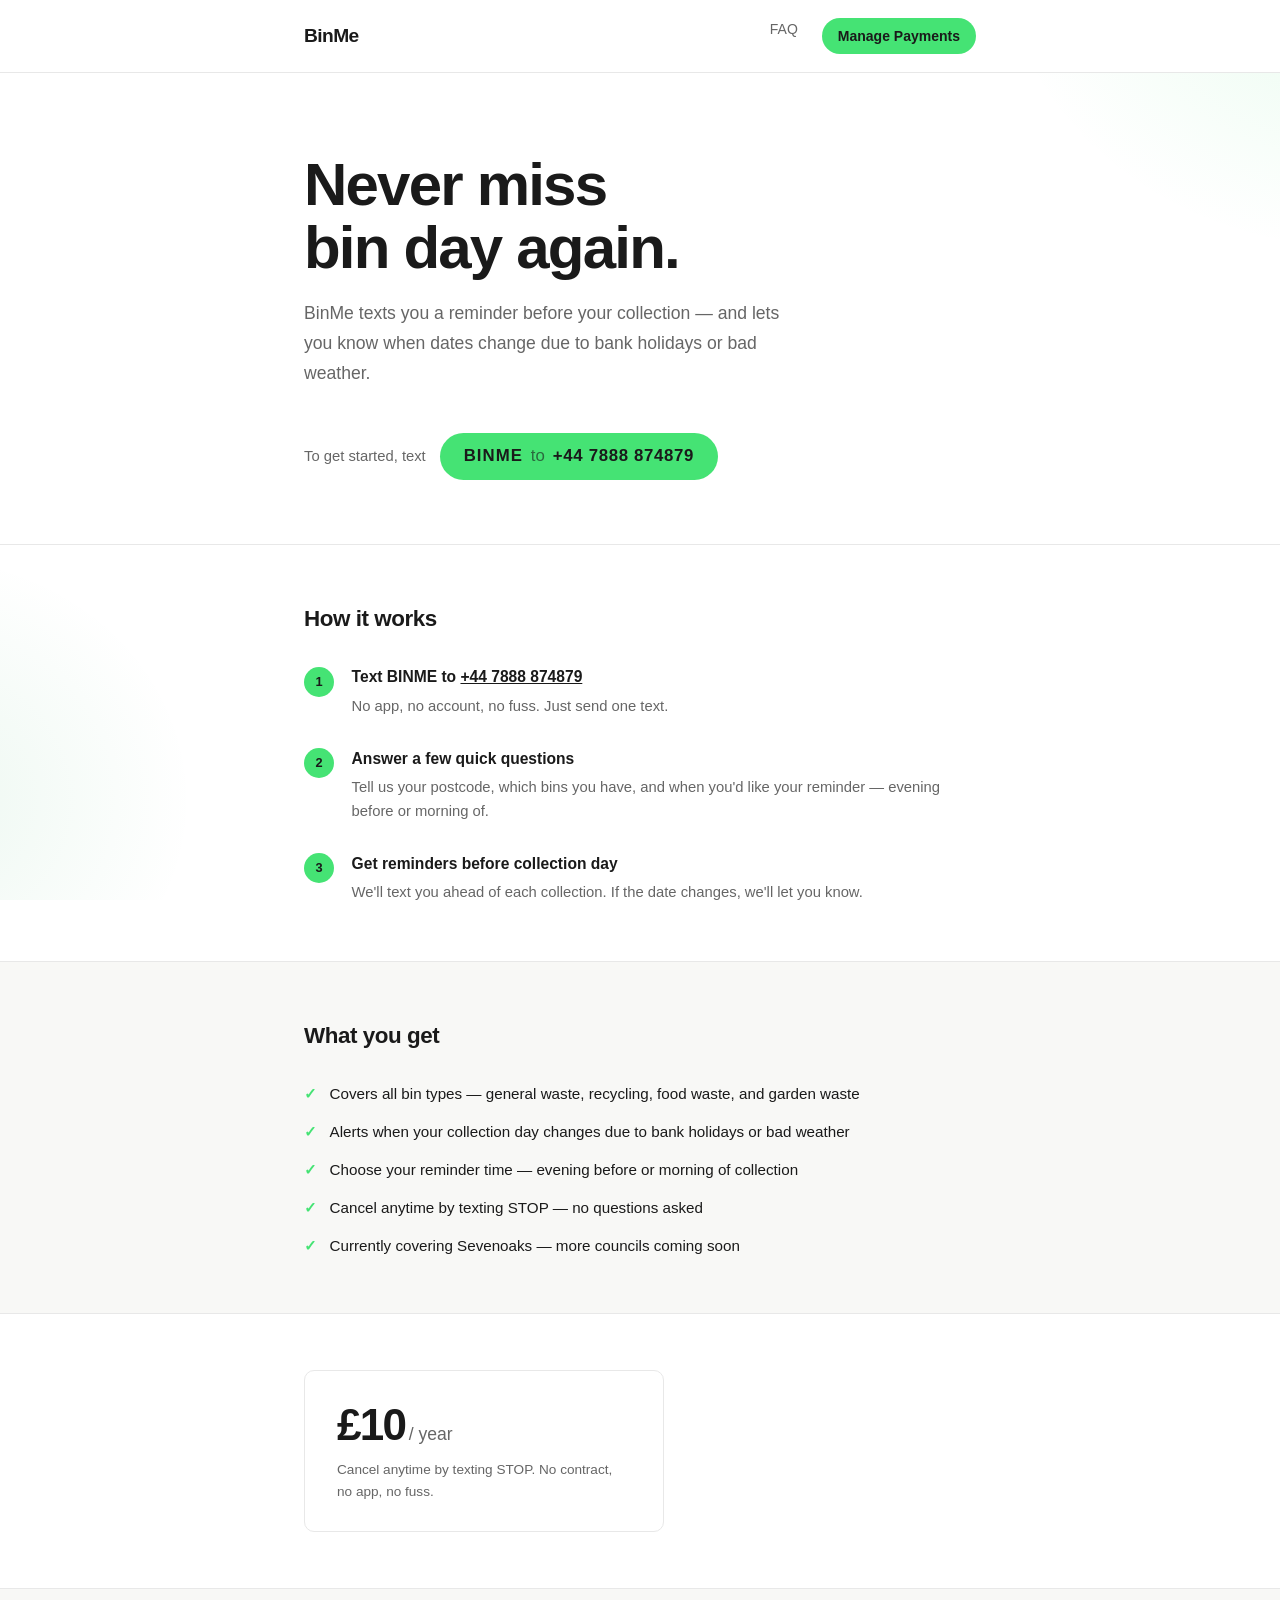
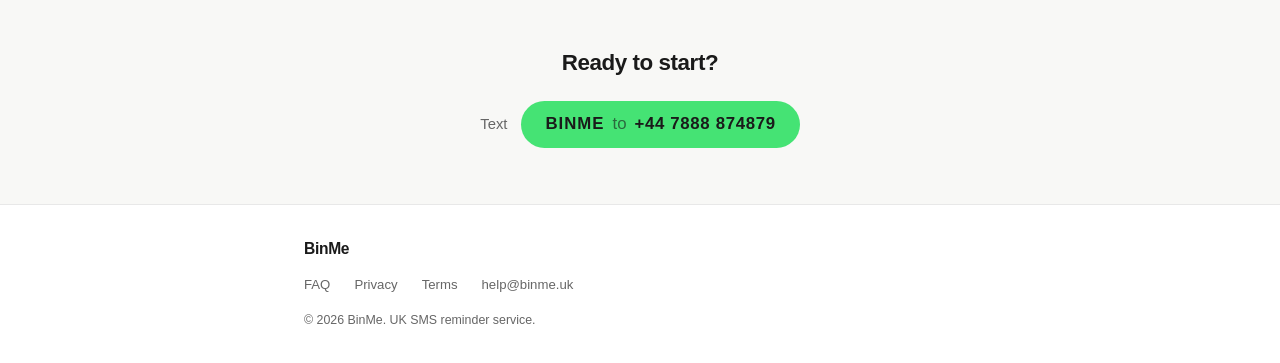
==== index.html @ a92691cb "binme to BINME" ====
<!DOCTYPE html>
<html lang="en">
<head>
    <meta charset="UTF-8">
    <meta name="viewport" content="width=device-width, initial-scale=1.0">
    <title>BinMe — SMS Bin Collection Reminders</title>
    <meta name="description" content="Never miss bin day again. BinMe sends you an SMS reminder before your collection — and alerts you when dates change. Text BINME to get started.">
    <link rel="icon" type="image/png" href="/favicon.png">
    <link rel="stylesheet" href="/style.css">
</head>
<body>

    <nav class="nav">
        <div class="container">
            <a class="nav-logo" href="/">BinMe</a>
            <div class="nav-links">
                <a href="faq.html">FAQ</a>
                <a class="nav-btn" href="billing.html">Manage Payments</a>
            </div>
        </div>
    </nav>

    <main>

        <section class="hero">
            <div class="container">
                <h1>Never miss<br>bin day again.</h1>
                <p class="hero-sub">BinMe texts you a reminder before your collection — and lets you know when dates change due to bank holidays or bad weather.</p>
                <div class="cta-block">
                    <p class="cta-label">To get started, text</p>
                    <div class="cta-pill">
                        <span class="cta-word">BINME</span>
                        <span class="cta-to">to</span>
                        <a class="cta-number" href="sms:+447888874879?body=BINME">+44 7888 874879</a>
                    </div>
                </div>
            </div>
        </section>

        <section class="how">
            <div class="container">
                <h2>How it works</h2>
                <ol class="steps">
                    <li>
                        <span class="step-num">1</span>
                        <div>
                            <strong>Text BINME to <a href="sms:+447888874879?body=BINME">+44 7888 874879</a></strong>
                            <p>No app, no account, no fuss. Just send one text.</p>
                        </div>
                    </li>
                    <li>
                        <span class="step-num">2</span>
                        <div>
                            <strong>Answer a few quick questions</strong>
                            <p>Tell us your postcode, which bins you have, and when you'd like your reminder — evening before or morning of.</p>
                        </div>
                    </li>
                    <li>
                        <span class="step-num">3</span>
                        <div>
                            <strong>Get reminders before collection day</strong>
                            <p>We'll text you ahead of each collection. If the date changes, we'll let you know.</p>
                        </div>
                    </li>
                </ol>
            </div>
        </section>

        <section class="features">
            <div class="container">
                <h2>What you get</h2>
                <ul class="feature-list">
                    <li>Covers all bin types — general waste, recycling, food waste, and garden waste</li>
                    <li>Alerts when your collection day changes due to bank holidays or bad weather</li>
                    <li>Choose your reminder time — evening before or morning of collection</li>
                    <li>Cancel anytime by texting STOP — no questions asked</li>
                    <li>Currently covering Sevenoaks — more councils coming soon</li>
                </ul>
            </div>
        </section>

        <section class="pricing">
            <div class="container">
                <div class="pricing-card">
                    <div class="price">£10<span>&thinsp;/ year</span></div>
                    <p>Cancel anytime by texting STOP. No contract, no app, no fuss.</p>
                </div>
            </div>
        </section>

        <section class="cta-bottom">
            <div class="container">
                <h2>Ready to start?</h2>
                <div class="cta-block">
                    <p class="cta-label">Text</p>
                    <div class="cta-pill">
                        <span class="cta-word">BINME</span>
                        <span class="cta-to">to</span>
                        <a class="cta-number" href="sms:+447888874879?body=BINME">+44 7888 874879</a>
                    </div>
                </div>
            </div>
        </section>

    </main>

    <footer class="footer">
        <div class="container">
            <p class="footer-brand">BinMe</p>
            <nav class="footer-links">
                <a href="faq.html">FAQ</a>
                <a href="privacy.html">Privacy</a>
                <a href="terms.html">Terms</a>
                <a href="mailto:help@binme.uk">help@binme.uk</a>
            </nav>
            <p class="footer-small">&copy; 2026 BinMe. UK SMS reminder service.</p>
        </div>
    </footer>

</body>
</html>
---- style.css ----
:root {
    --accent: #45E374;
    --text: #1a1a1a;
    --muted: #666;
    --bg: #fff;
    --bg-alt: #f8f8f6;
    --border: #e8e8e8;
}

*, *::before, *::after {
    box-sizing: border-box;
    margin: 0;
    padding: 0;
}

body {
    font-family: -apple-system, BlinkMacSystemFont, 'Segoe UI', sans-serif;
    color: var(--text);
    background-color: var(--bg);
    background-image:
        radial-gradient(ellipse 560px 480px at calc(100% + 80px) -60px, rgba(69, 227, 116, 0.13) 0%, transparent 65%),
        radial-gradient(ellipse 420px 380px at -80px calc(100% - 100px), rgba(22, 163, 74, 0.08) 0%, transparent 65%);
    background-attachment: fixed;
    line-height: 1.6;
    font-size: 1rem;
}

a {
    color: inherit;
}

.container {
    max-width: 720px;
    margin: 0 auto;
    padding: 0 1.5rem;
}

/* Nav */
.nav {
    border-bottom: 1px solid var(--border);
    padding: 1.1rem 0;
    position: sticky;
    top: 0;
    background: var(--bg);
    z-index: 10;
}

.nav .container {
    display: flex;
    align-items: center;
    justify-content: space-between;
}

.nav-logo {
    font-size: 1.2rem;
    font-weight: 800;
    text-decoration: none;
    color: var(--text);
    letter-spacing: -0.03em;
}

.nav-links {
    display: flex;
    gap: 1.5rem;
}

.nav-links a {
    text-decoration: none;
    color: var(--muted);
    font-size: 0.875rem;
}

.nav-links a:hover {
    color: var(--text);
}

.nav-btn {
    background: var(--accent);
    color: var(--text) !important;
    padding: 0.45rem 1rem;
    border-radius: 100px;
    font-weight: 600;
}

/* Hero */
.hero {
    padding: 5rem 0 4rem;
}

.hero h1 {
    font-size: clamp(2.5rem, 7vw, 3.75rem);
    font-weight: 800;
    line-height: 1.05;
    letter-spacing: -0.03em;
    margin-bottom: 1.25rem;
}

.hero-sub {
    font-size: 1.1rem;
    color: var(--muted);
    max-width: 500px;
    margin-bottom: 2.75rem;
    line-height: 1.7;
}

/* CTA */
.cta-block {
    display: flex;
    align-items: center;
    gap: 0.875rem;
    flex-wrap: wrap;
}

.cta-label {
    color: var(--muted);
    font-size: 0.925rem;
}

.cta-pill {
    display: inline-flex;
    align-items: center;
    gap: 0.5rem;
    background: var(--accent);
    border-radius: 100px;
    padding: 0.65rem 1.5rem;
    font-size: 1.05rem;
    font-weight: 600;
    color: var(--text);
}

.cta-word {
    font-weight: 800;
    letter-spacing: 0.06em;
}

.cta-to {
    font-weight: 400;
    opacity: 0.6;
}

.cta-number {
    font-weight: 700;
    font-variant-numeric: tabular-nums;
    letter-spacing: 0.04em;
    text-decoration: none;
}

/* Sections */
section {
    padding: 3.5rem 0;
}

.hero + section,
section + section {
    border-top: 1px solid var(--border);
}

section h2 {
    font-size: 1.4rem;
    font-weight: 700;
    letter-spacing: -0.02em;
    margin-bottom: 1.75rem;
}

/* How it works */
.steps {
    list-style: none;
    display: flex;
    flex-direction: column;
    gap: 1.75rem;
}

.steps li {
    display: flex;
    gap: 1.1rem;
    align-items: flex-start;
}

.step-num {
    flex-shrink: 0;
    width: 1.875rem;
    height: 1.875rem;
    background: var(--accent);
    border-radius: 50%;
    display: flex;
    align-items: center;
    justify-content: center;
    font-weight: 800;
    font-size: 0.8rem;
    margin-top: 0.1rem;
}

.steps strong {
    display: block;
    font-size: 0.975rem;
    margin-bottom: 0.3rem;
}

.steps p {
    color: var(--muted);
    font-size: 0.925rem;
    line-height: 1.6;
}

/* Features */
.features {
    background: var(--bg-alt);
}

.feature-list {
    list-style: none;
    display: flex;
    flex-direction: column;
    gap: 0.9rem;
}

.feature-list li {
    padding-left: 1.6rem;
    position: relative;
    font-size: 0.95rem;
    line-height: 1.55;
}

.feature-list li::before {
    content: '\2713';
    position: absolute;
    left: 0;
    color: var(--accent);
    font-weight: 800;
}

/* Pricing */
.pricing-card {
    border: 1px solid var(--border);
    border-radius: 10px;
    padding: 2rem 2rem 1.75rem;
    max-width: 360px;
}

.price {
    font-size: 2.75rem;
    font-weight: 800;
    letter-spacing: -0.04em;
    margin-bottom: 0.75rem;
    line-height: 1;
}

.price span {
    font-size: 1.1rem;
    font-weight: 400;
    color: var(--muted);
    letter-spacing: 0;
}

.pricing-card p {
    color: var(--muted);
    font-size: 0.925rem;
    line-height: 1.6;
    margin-bottom: 0.4rem;
}

.pricing-card p:last-child {
    margin-bottom: 0;
    font-size: 0.85rem;
}

/* CTA bottom */
.cta-bottom {
    text-align: center;
    background: var(--bg-alt);
}

.cta-bottom h2 {
    margin-bottom: 1.25rem;
}

.cta-bottom .cta-block {
    justify-content: center;
}

/* Footer */
.footer {
    border-top: 1px solid var(--border);
    padding: 2rem 0;
}

.footer-brand {
    font-weight: 800;
    font-size: 0.975rem;
    letter-spacing: -0.02em;
    margin-bottom: 0.75rem;
}

.footer-links {
    display: flex;
    gap: 1.5rem;
    flex-wrap: wrap;
    margin-bottom: 1rem;
}

.footer-links a {
    text-decoration: none;
    color: var(--muted);
    font-size: 0.825rem;
}

.footer-links a:hover {
    color: var(--text);
}

.footer-small {
    color: var(--muted);
    font-size: 0.775rem;
}

/* Inner page header */
.page-header {
    padding: 3rem 0 2rem;
    border-bottom: 1px solid var(--border);
}

.page-header h1 {
    font-size: clamp(1.75rem, 4vw, 2.25rem);
    font-weight: 800;
    letter-spacing: -0.03em;
}

.page-meta {
    color: var(--muted);
    font-size: 0.85rem;
    margin-top: 0.5rem;
}

/* FAQ */
.faq-section {
    padding: 0 0 4rem;
}

.faq-list {
    border-top: 1px solid var(--border);
}

.faq-item {
    padding: 1.625rem 0;
    border-bottom: 1px solid var(--border);
}

.faq-item h3 {
    font-size: 0.975rem;
    font-weight: 600;
    margin-bottom: 0.5rem;
}

.faq-item p {
    color: var(--muted);
    font-size: 0.925rem;
    line-height: 1.65;
}

.faq-item a {
    text-underline-offset: 2px;
}

/* Privacy prose */
.prose-section {
    padding: 2rem 0 4rem;
}

.prose {
    max-width: 600px;
}

.prose h2 {
    font-size: 1.05rem;
    font-weight: 700;
    margin: 2rem 0 0.6rem;
    letter-spacing: -0.01em;
}

.prose h2:first-child {
    margin-top: 0;
}

.prose p {
    color: var(--muted);
    font-size: 0.925rem;
    line-height: 1.7;
    margin-bottom: 0.6rem;
}

.prose ul {
    padding-left: 1.25rem;
    margin: 0.4rem 0 0.6rem;
}

.prose ul li {
    color: var(--muted);
    font-size: 0.925rem;
    line-height: 1.65;
    margin-bottom: 0.2rem;
}

.prose a {
    text-decoration: underline;
    text-underline-offset: 2px;
}

@media (max-width: 480px) {
    .hero {
        padding: 3.5rem 0 3rem;
    }

    .cta-block {
        flex-direction: column;
        align-items: flex-start;
    }

    .cta-bottom .cta-block {
        align-items: center;
    }
}
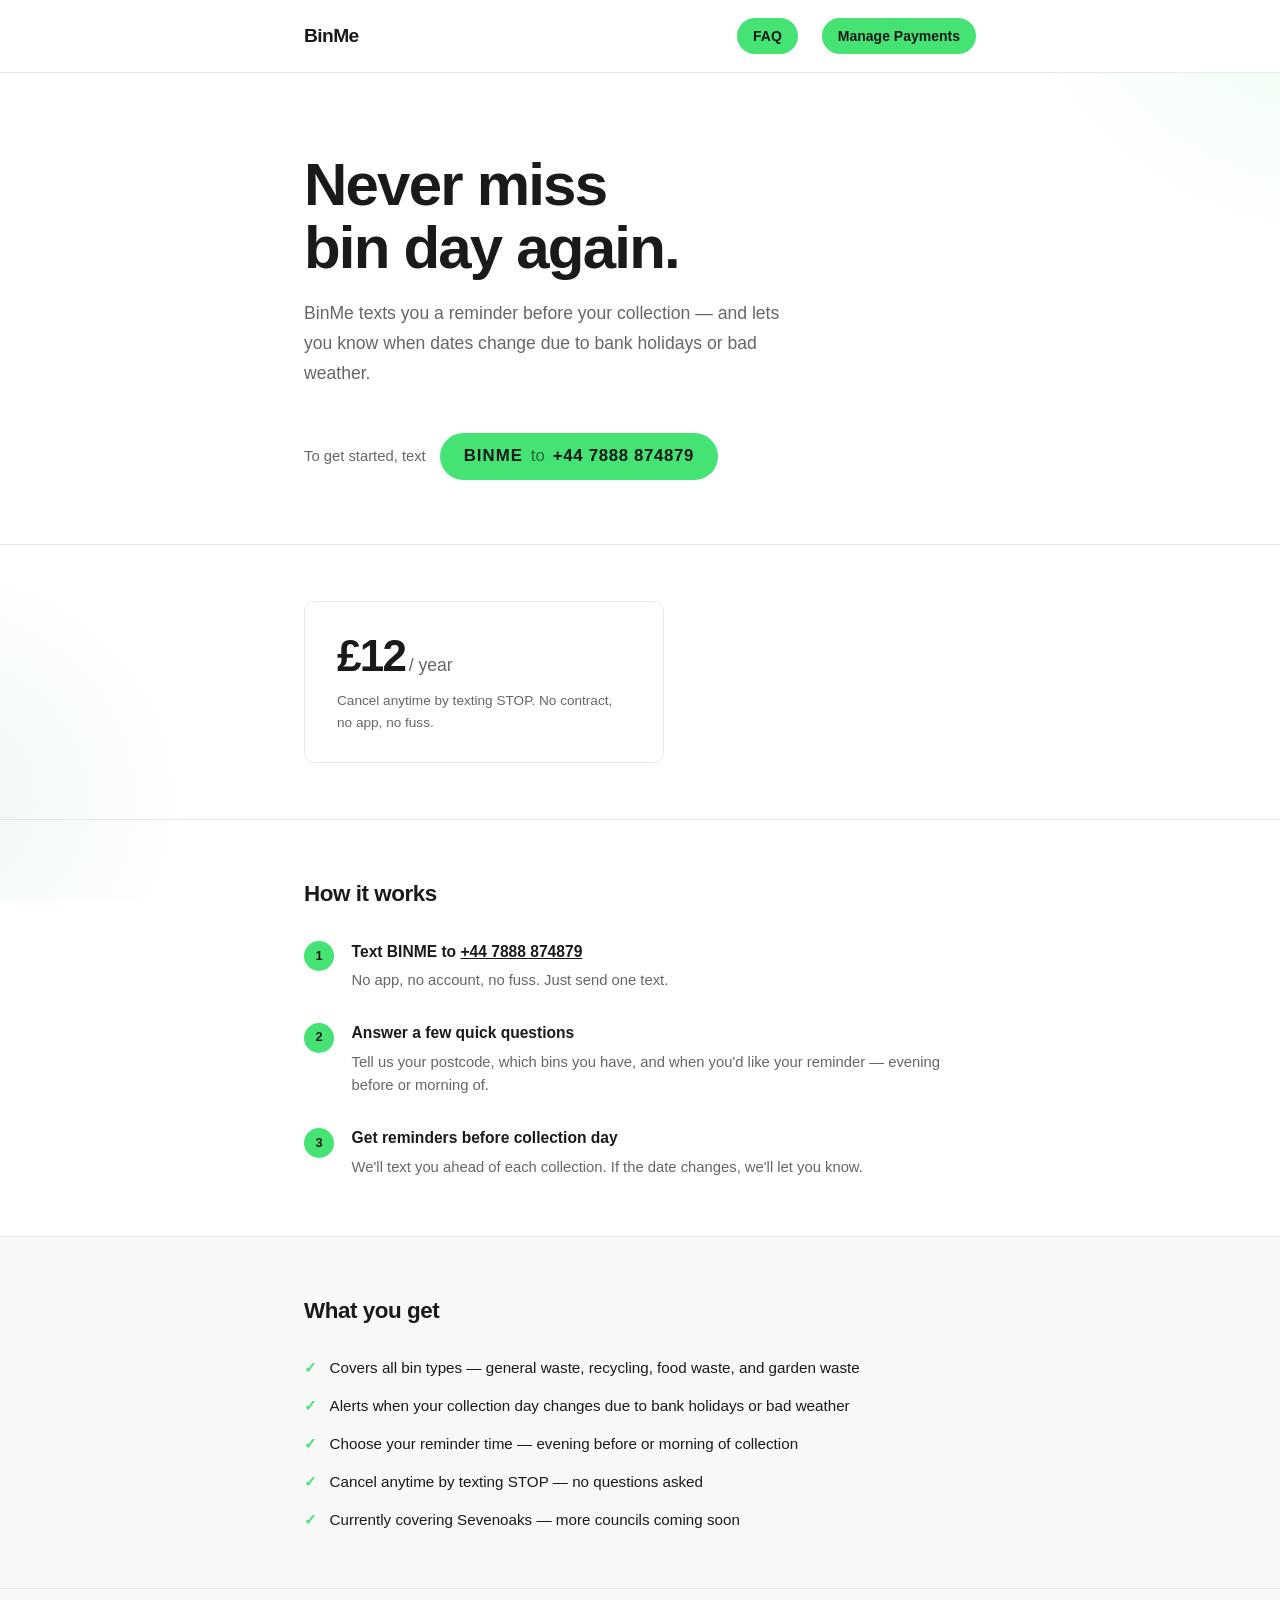
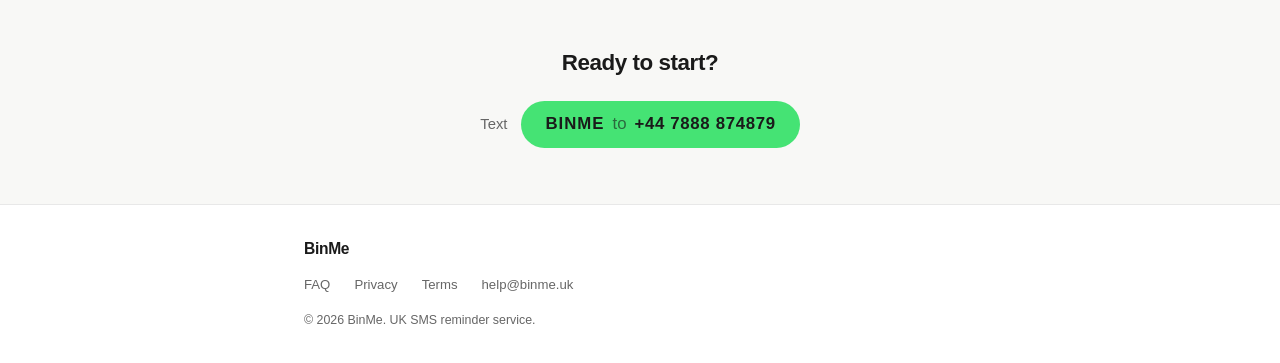
==== commit 7d8c9090: "pricing" ====
--- a/index.html
+++ b/index.html
@@ -14,7 +14,7 @@
         <div class="container">
             <a class="nav-logo" href="/">BinMe</a>
             <div class="nav-links">
-                <a href="faq.html">FAQ</a>
+                <a class="nav-btn" href="faq.html">FAQ</a>
                 <a class="nav-btn" href="billing.html">Manage Payments</a>
             </div>
         </div>
@@ -33,6 +33,15 @@
                         <span class="cta-to">to</span>
                         <a class="cta-number" href="sms:+447888874879?body=BINME">+44 7888 874879</a>
                     </div>
+                </div>
+            </div>
+        </section>
+
+        <section class="pricing">
+            <div class="container">
+                <div class="pricing-card">
+                    <div class="price">£12<span>&thinsp;/ year</span></div>
+                    <p>Cancel anytime by texting STOP. No contract, no app, no fuss.</p>
                 </div>
             </div>
         </section>
@@ -79,15 +88,6 @@
             </div>
         </section>
 
-        <section class="pricing">
-            <div class="container">
-                <div class="pricing-card">
-                    <div class="price">£10<span>&thinsp;/ year</span></div>
-                    <p>Cancel anytime by texting STOP. No contract, no app, no fuss.</p>
-                </div>
-            </div>
-        </section>
-
         <section class="cta-bottom">
             <div class="container">
                 <h2>Ready to start?</h2>
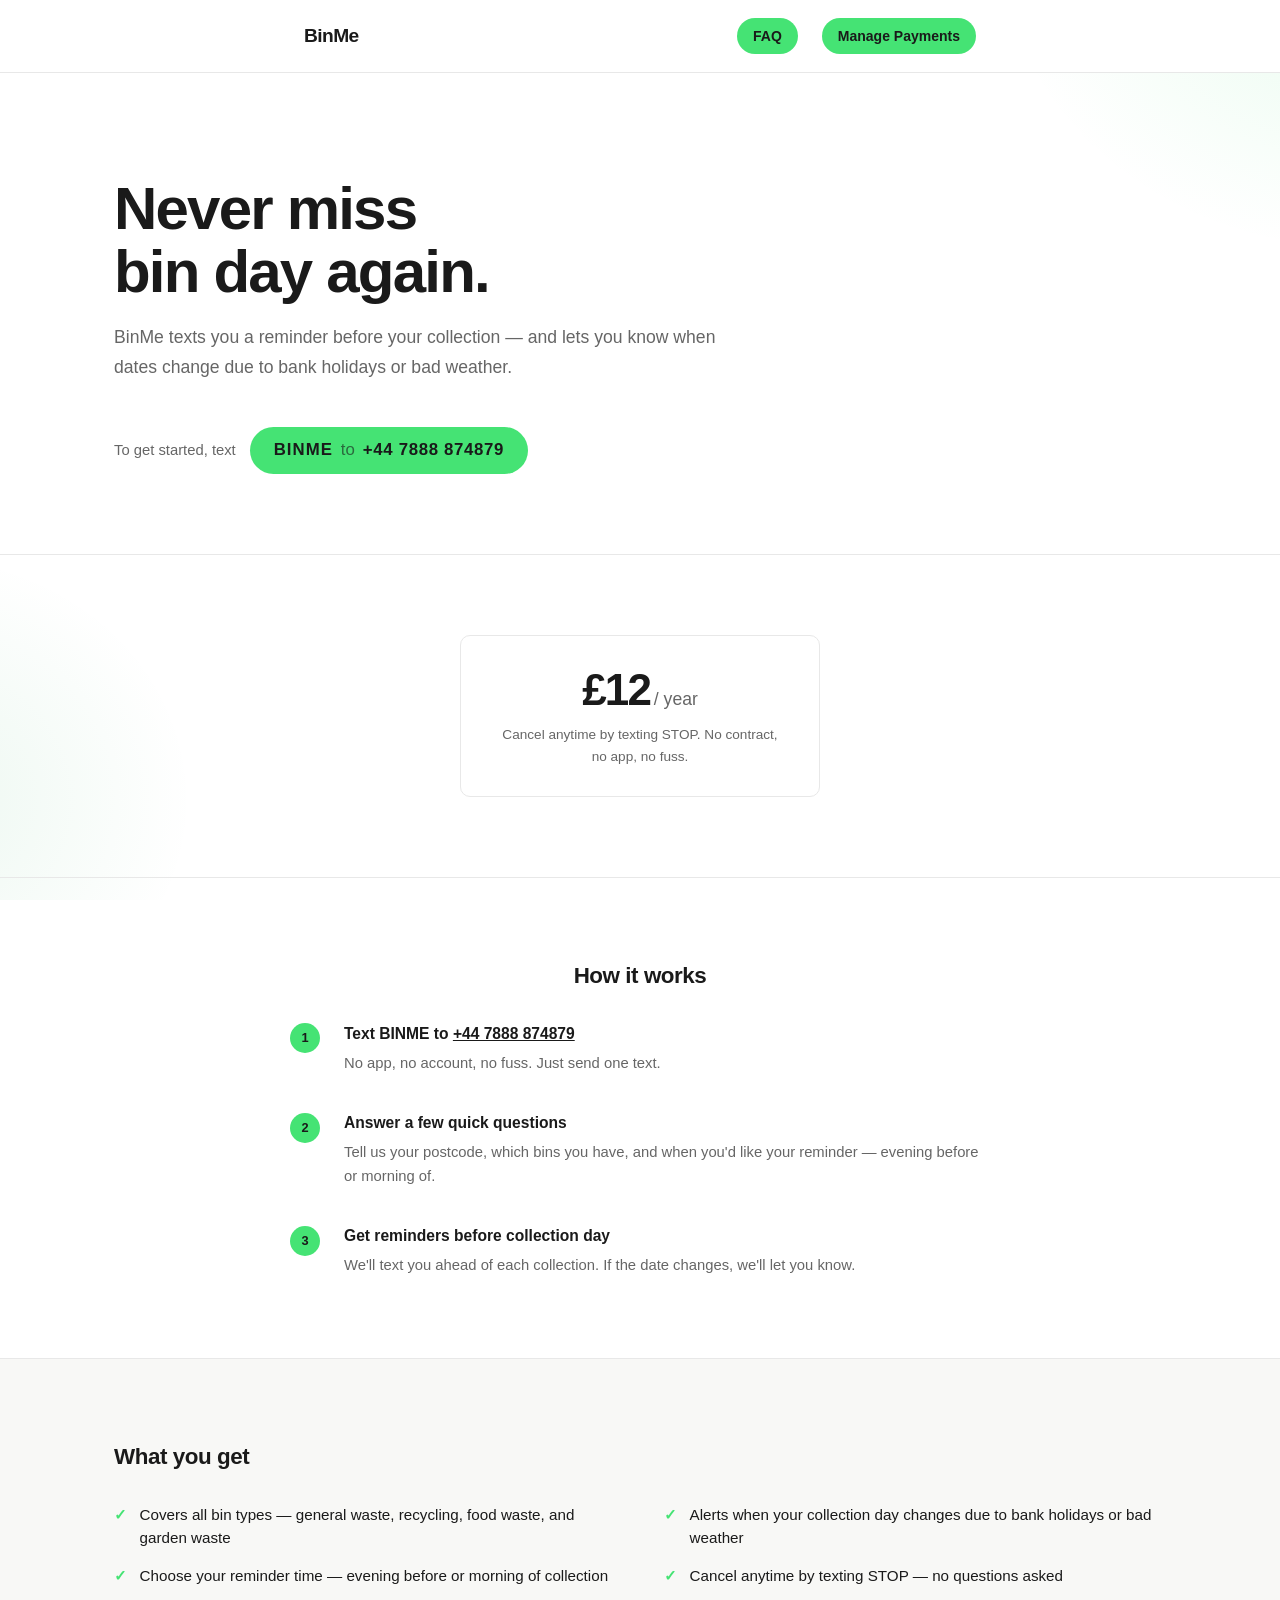
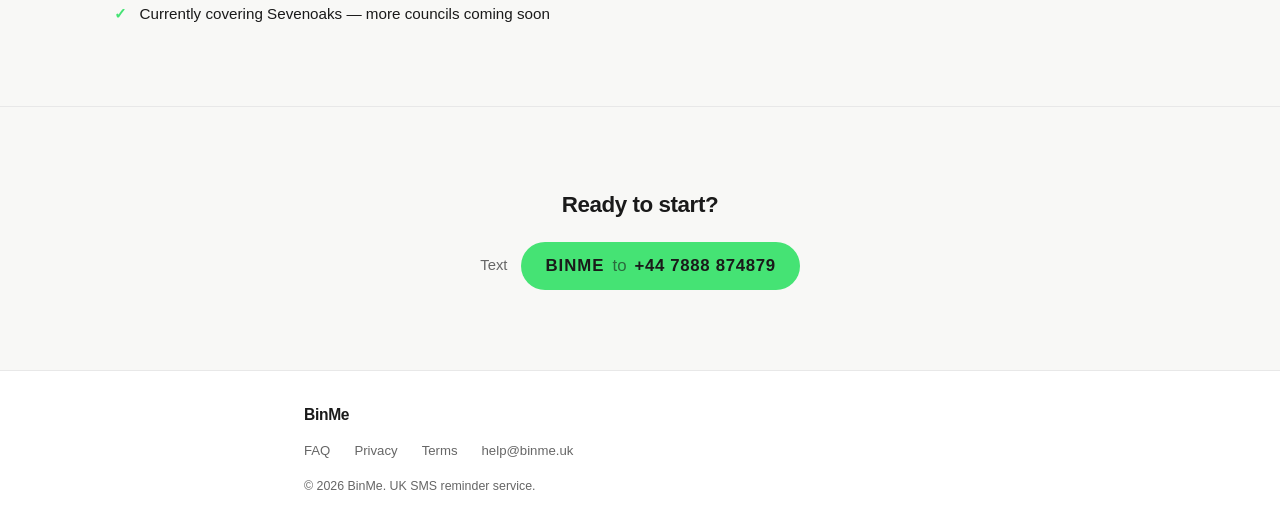
==== commit 997bd267: "centered" ====
--- a/index.html
+++ b/index.html
@@ -14,8 +14,8 @@
         <div class="container">
             <a class="nav-logo" href="/">BinMe</a>
             <div class="nav-links">
-                <a class="nav-btn" href="faq.html">FAQ</a>
-                <a class="nav-btn" href="billing.html">Manage Payments</a>
+                <a class="nav-btn" href="/faq/">FAQ</a>
+                <a class="nav-btn" href="/billing/">Manage Payments</a>
             </div>
         </div>
     </nav>
@@ -23,7 +23,7 @@
     <main>
 
         <section class="hero">
-            <div class="container">
+            <div class="container wide">
                 <h1>Never miss<br>bin day again.</h1>
                 <p class="hero-sub">BinMe texts you a reminder before your collection — and lets you know when dates change due to bank holidays or bad weather.</p>
                 <div class="cta-block">
@@ -38,7 +38,7 @@
         </section>
 
         <section class="pricing">
-            <div class="container">
+            <div class="container wide">
                 <div class="pricing-card">
                     <div class="price">£12<span>&thinsp;/ year</span></div>
                     <p>Cancel anytime by texting STOP. No contract, no app, no fuss.</p>
@@ -47,7 +47,7 @@
         </section>
 
         <section class="how">
-            <div class="container">
+            <div class="container wide">
                 <h2>How it works</h2>
                 <ol class="steps">
                     <li>
@@ -76,7 +76,7 @@
         </section>
 
         <section class="features">
-            <div class="container">
+            <div class="container wide">
                 <h2>What you get</h2>
                 <ul class="feature-list">
                     <li>Covers all bin types — general waste, recycling, food waste, and garden waste</li>
@@ -89,7 +89,7 @@
         </section>
 
         <section class="cta-bottom">
-            <div class="container">
+            <div class="container wide">
                 <h2>Ready to start?</h2>
                 <div class="cta-block">
                     <p class="cta-label">Text</p>
@@ -108,9 +108,9 @@
         <div class="container">
             <p class="footer-brand">BinMe</p>
             <nav class="footer-links">
-                <a href="faq.html">FAQ</a>
-                <a href="privacy.html">Privacy</a>
-                <a href="terms.html">Terms</a>
+                <a href="/faq/">FAQ</a>
+                <a href="/privacy.html">Privacy</a>
+                <a href="/terms.html">Terms</a>
                 <a href="mailto:help@binme.uk">help@binme.uk</a>
             </nav>
             <p class="footer-small">&copy; 2026 BinMe. UK SMS reminder service.</p>
--- a/style.css
+++ b/style.css
@@ -230,11 +230,17 @@
 }
 
 /* Pricing */
+.pricing .container {
+    max-width: none;
+    text-align: center;
+}
+
 .pricing-card {
     border: 1px solid var(--border);
     border-radius: 10px;
     padding: 2rem 2rem 1.75rem;
     max-width: 360px;
+    margin: 0 auto;
 }
 
 .price {
@@ -405,6 +411,49 @@
     text-underline-offset: 2px;
 }
 
+@media (min-width: 900px) {
+    .container.wide {
+        max-width: 1100px;
+    }
+
+    .hero {
+        padding: 6.5rem 0 5rem;
+    }
+
+    .hero h1 {
+        max-width: 800px;
+    }
+
+    .hero-sub {
+        max-width: 620px;
+    }
+
+    .how {
+        text-align: center;
+    }
+
+    .steps {
+        gap: 2.25rem;
+        max-width: 700px;
+        margin: 0 auto;
+        text-align: left;
+    }
+
+    .steps li {
+        gap: 1.5rem;
+    }
+
+    .feature-list {
+        display: grid;
+        grid-template-columns: repeat(2, 1fr);
+        gap: 0.9rem 3rem;
+    }
+
+    section {
+        padding: 5rem 0;
+    }
+}
+
 @media (max-width: 480px) {
     .hero {
         padding: 3.5rem 0 3rem;
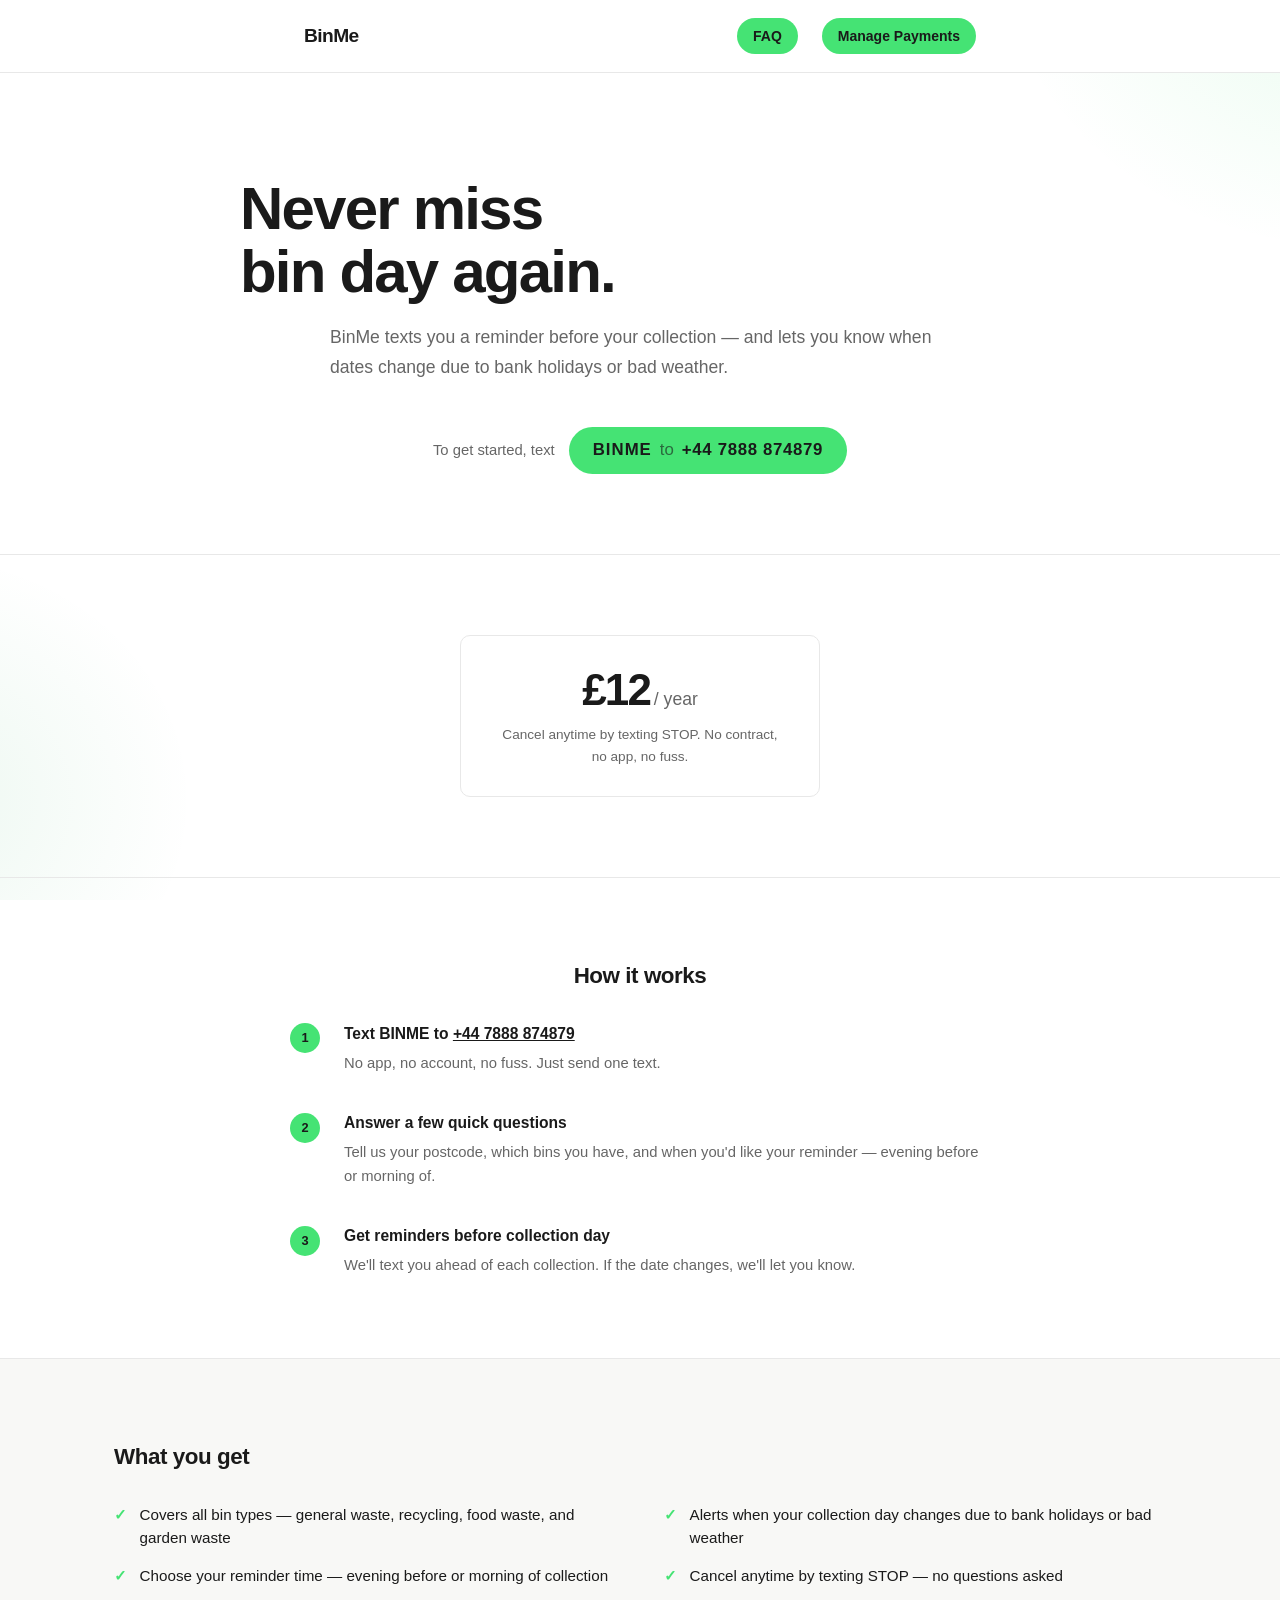
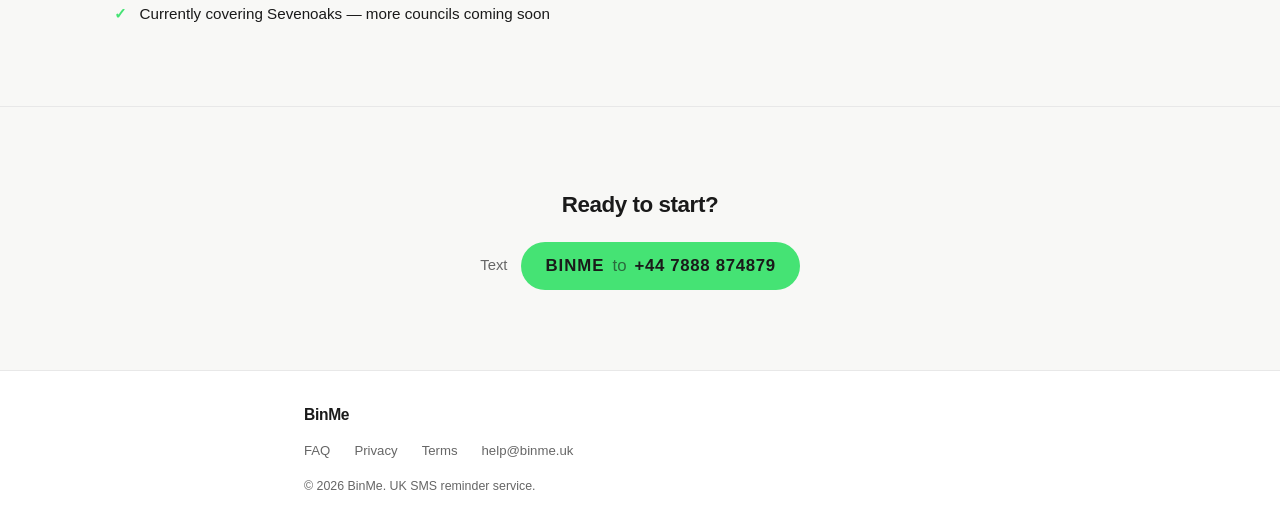
==== commit 305b432e: ".html fix and centering" ====
--- a/index.html
+++ b/index.html
@@ -109,8 +109,8 @@
             <p class="footer-brand">BinMe</p>
             <nav class="footer-links">
                 <a href="/faq/">FAQ</a>
-                <a href="/privacy.html">Privacy</a>
-                <a href="/terms.html">Terms</a>
+                <a href="/privacy/">Privacy</a>
+                <a href="/terms/">Terms</a>
                 <a href="mailto:help@binme.uk">help@binme.uk</a>
             </nav>
             <p class="footer-small">&copy; 2026 BinMe. UK SMS reminder service.</p>
--- a/style.css
+++ b/style.css
@@ -92,14 +92,14 @@
     font-weight: 800;
     line-height: 1.05;
     letter-spacing: -0.03em;
-    margin-bottom: 1.25rem;
+    margin: 0 auto 1.25rem;
 }
 
 .hero-sub {
     font-size: 1.1rem;
     color: var(--muted);
     max-width: 500px;
-    margin-bottom: 2.75rem;
+    margin: 0 auto 2.75rem;
     line-height: 1.7;
 }
 
@@ -109,6 +109,11 @@
     align-items: center;
     gap: 0.875rem;
     flex-wrap: wrap;
+}
+
+.hero .cta-block {
+    width: fit-content;
+    margin: 0 auto;
 }
 
 .cta-label {
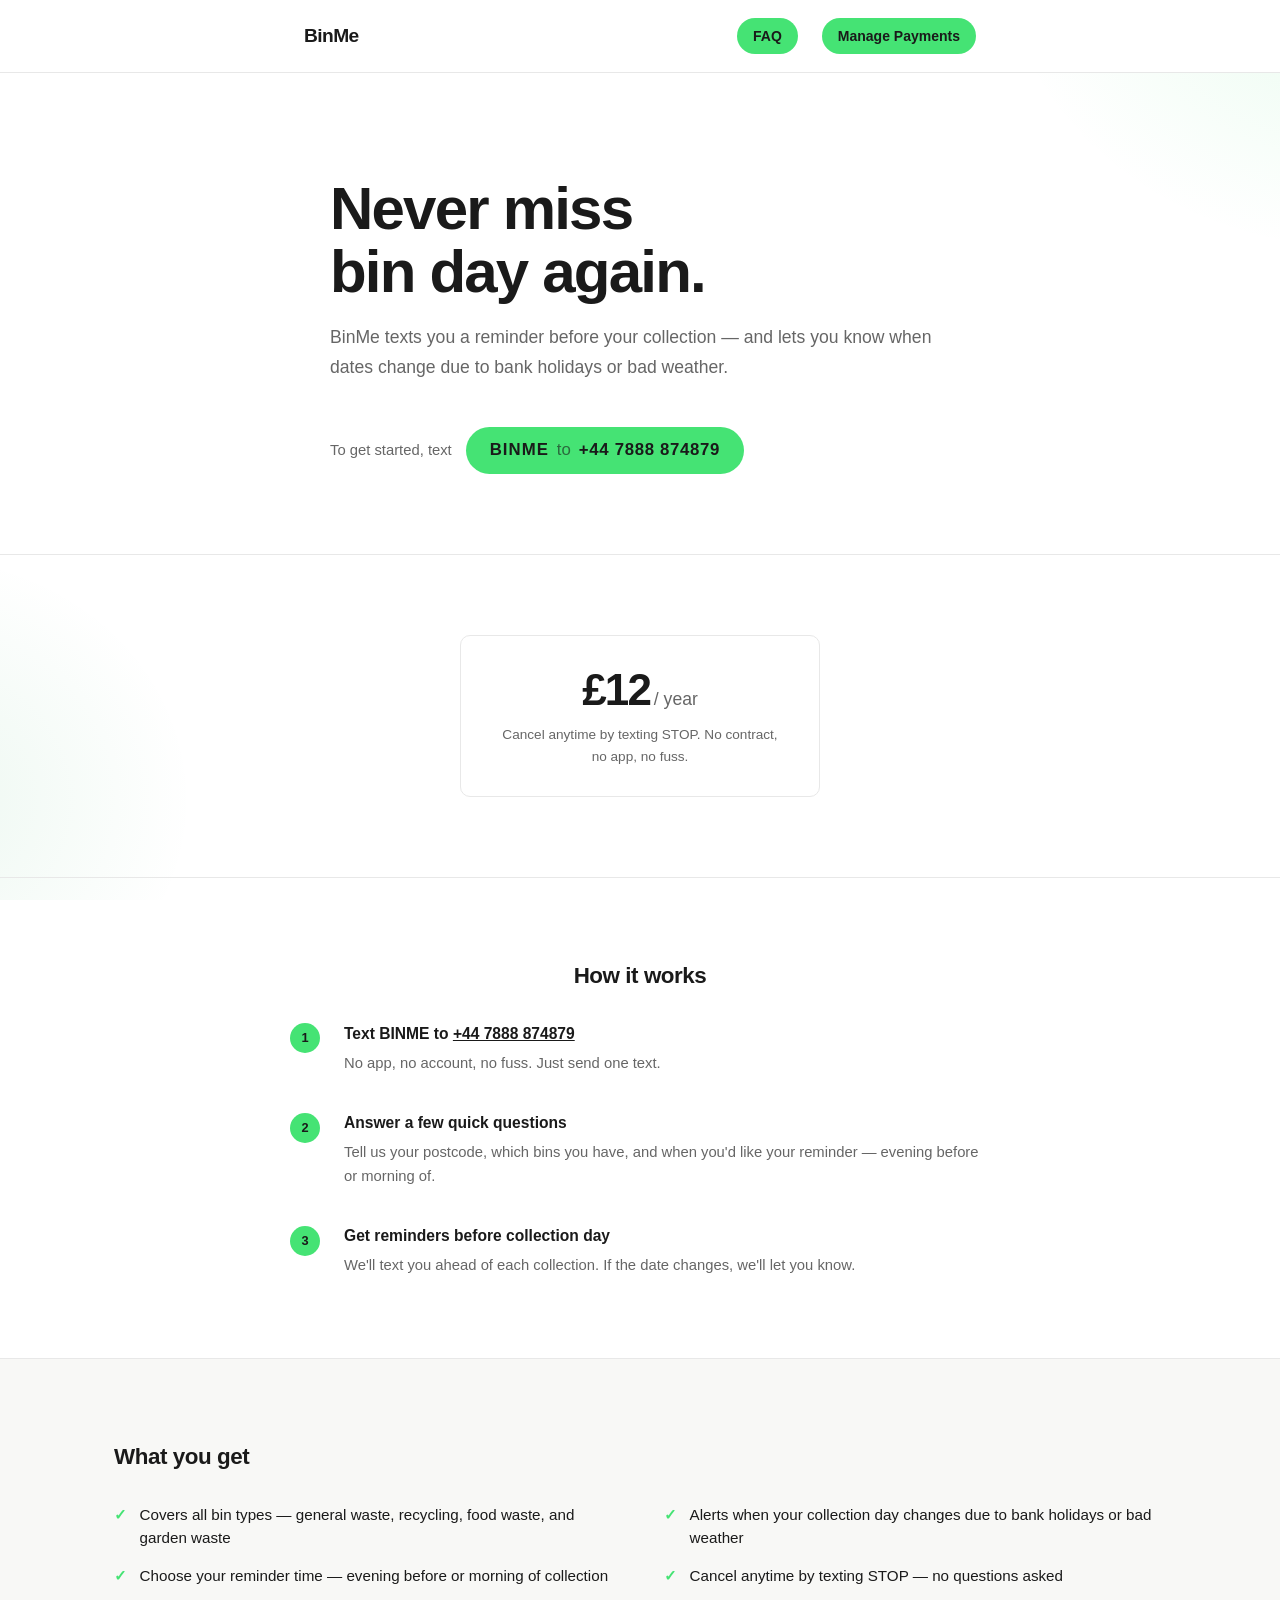
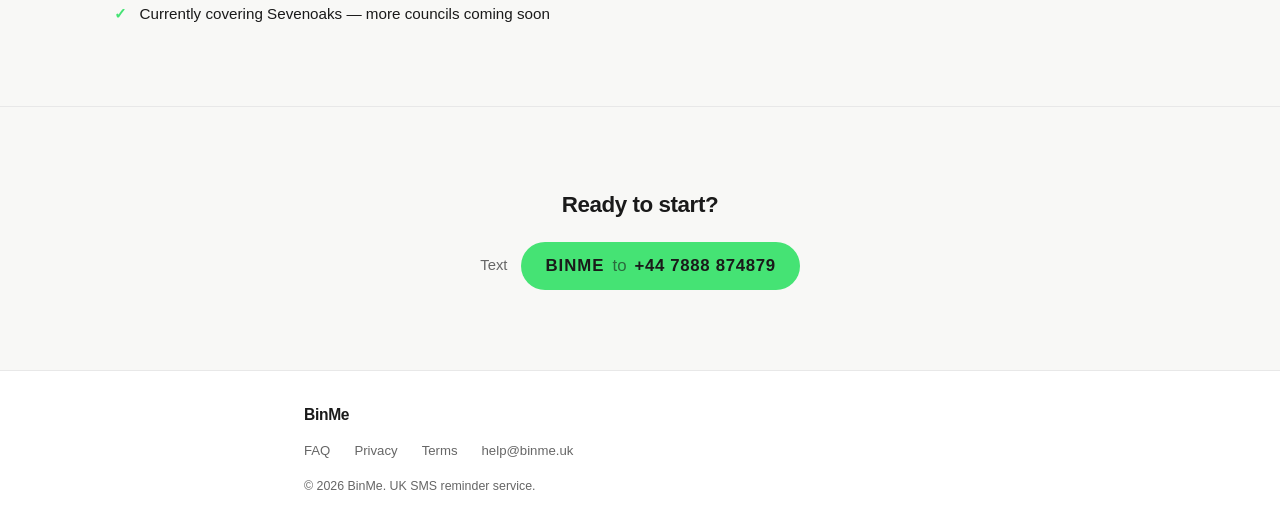
==== commit 7f5321d6: "logo and centering" ====
--- a/index.html
+++ b/index.html
@@ -5,7 +5,8 @@
     <meta name="viewport" content="width=device-width, initial-scale=1.0">
     <title>BinMe — SMS Bin Collection Reminders</title>
     <meta name="description" content="Never miss bin day again. BinMe sends you an SMS reminder before your collection — and alerts you when dates change. Text BINME to get started.">
-    <link rel="icon" type="image/png" href="/favicon.png">
+    <link rel="icon" type="image/svg+xml" href="/favicon.svg">
+    <link rel="icon" type="image/x-icon" href="/favicon.ico">
     <link rel="stylesheet" href="/style.css">
 </head>
 <body>
@@ -24,14 +25,16 @@
 
         <section class="hero">
             <div class="container wide">
-                <h1>Never miss<br>bin day again.</h1>
-                <p class="hero-sub">BinMe texts you a reminder before your collection — and lets you know when dates change due to bank holidays or bad weather.</p>
-                <div class="cta-block">
-                    <p class="cta-label">To get started, text</p>
-                    <div class="cta-pill">
-                        <span class="cta-word">BINME</span>
-                        <span class="cta-to">to</span>
-                        <a class="cta-number" href="sms:+447888874879?body=BINME">+44 7888 874879</a>
+                <div class="hero-content">
+                    <h1>Never miss<br>bin day again.</h1>
+                    <p class="hero-sub">BinMe texts you a reminder before your collection — and lets you know when dates change due to bank holidays or bad weather.</p>
+                    <div class="cta-block">
+                        <p class="cta-label">To get started, text</p>
+                        <div class="cta-pill">
+                            <span class="cta-word">BINME</span>
+                            <span class="cta-to">to</span>
+                            <a class="cta-number" href="sms:+447888874879?body=BINME">+44 7888 874879</a>
+                        </div>
                     </div>
                 </div>
             </div>
--- a/style.css
+++ b/style.css
@@ -92,15 +92,23 @@
     font-weight: 800;
     line-height: 1.05;
     letter-spacing: -0.03em;
-    margin: 0 auto 1.25rem;
+    margin-bottom: 1.25rem;
 }
 
 .hero-sub {
     font-size: 1.1rem;
     color: var(--muted);
     max-width: 500px;
-    margin: 0 auto 2.75rem;
+    margin-bottom: 2.75rem;
     line-height: 1.7;
+}
+
+/* Centers the hero text block as a whole; text inside stays left-aligned */
+.hero-content {
+    width: fit-content;
+    max-width: 100%;
+    margin: 0 auto;
+    text-align: left;
 }
 
 /* CTA */
@@ -109,11 +117,6 @@
     align-items: center;
     gap: 0.875rem;
     flex-wrap: wrap;
-}
-
-.hero .cta-block {
-    width: fit-content;
-    margin: 0 auto;
 }
 
 .cta-label {
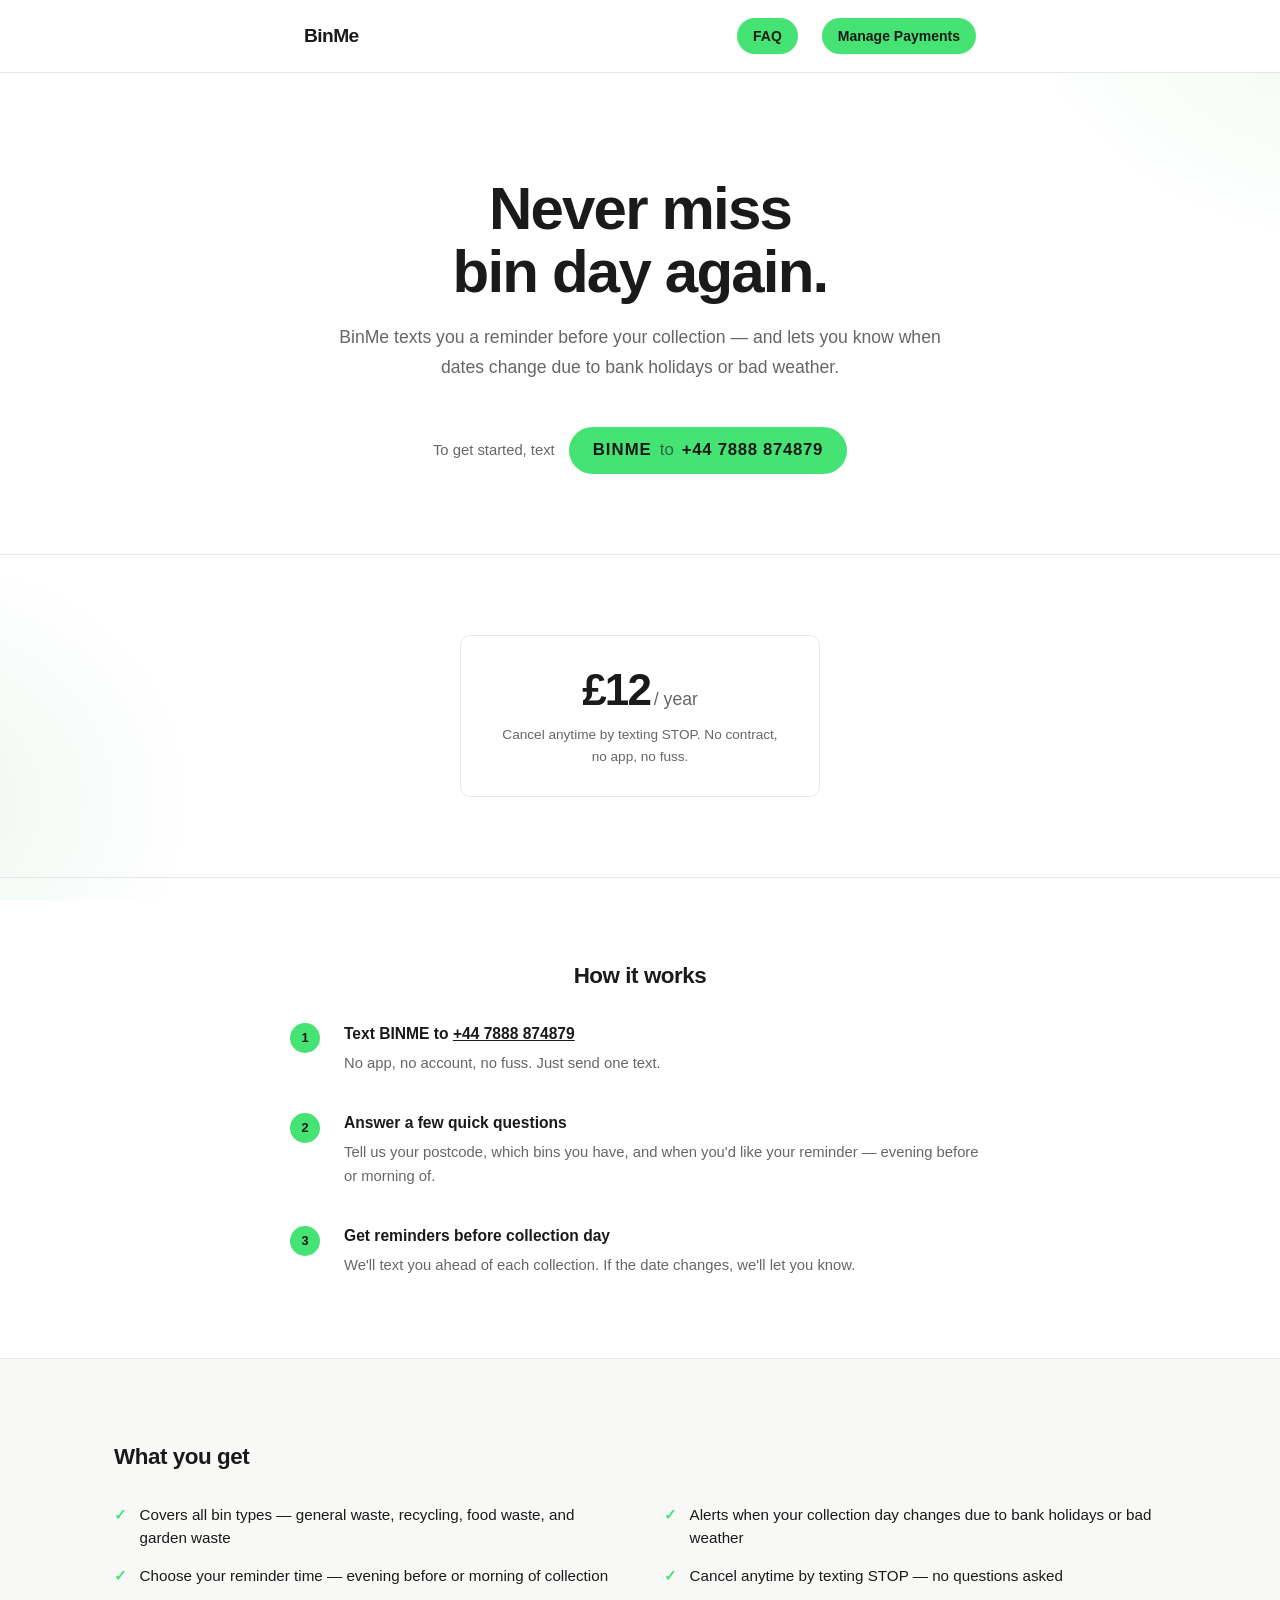
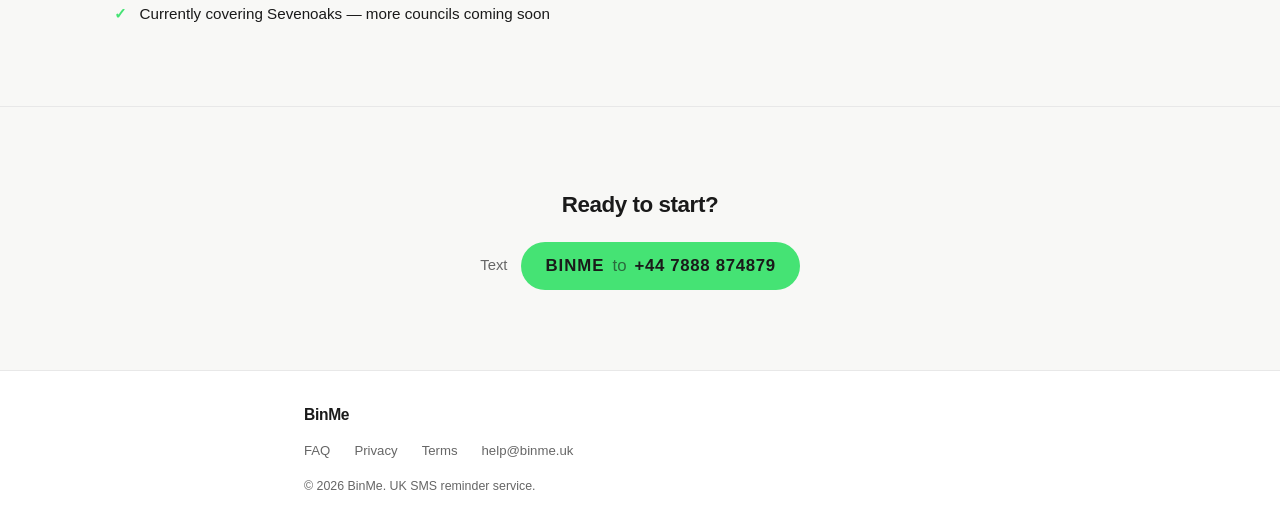
==== commit 1bf74e09: "ico fix" ====
--- a/index.html
+++ b/index.html
@@ -5,7 +5,6 @@
     <meta name="viewport" content="width=device-width, initial-scale=1.0">
     <title>BinMe — SMS Bin Collection Reminders</title>
     <meta name="description" content="Never miss bin day again. BinMe sends you an SMS reminder before your collection — and alerts you when dates change. Text BINME to get started.">
-    <link rel="icon" type="image/svg+xml" href="/favicon.svg">
     <link rel="icon" type="image/x-icon" href="/favicon.ico">
     <link rel="stylesheet" href="/style.css">
 </head>
--- a/style.css
+++ b/style.css
@@ -103,12 +103,15 @@
     line-height: 1.7;
 }
 
-/* Centers the hero text block as a whole; text inside stays left-aligned */
 .hero-content {
     width: fit-content;
     max-width: 100%;
     margin: 0 auto;
-    text-align: left;
+    text-align: center;
+}
+
+.hero-content .cta-block {
+    justify-content: center;
 }
 
 /* CTA */
